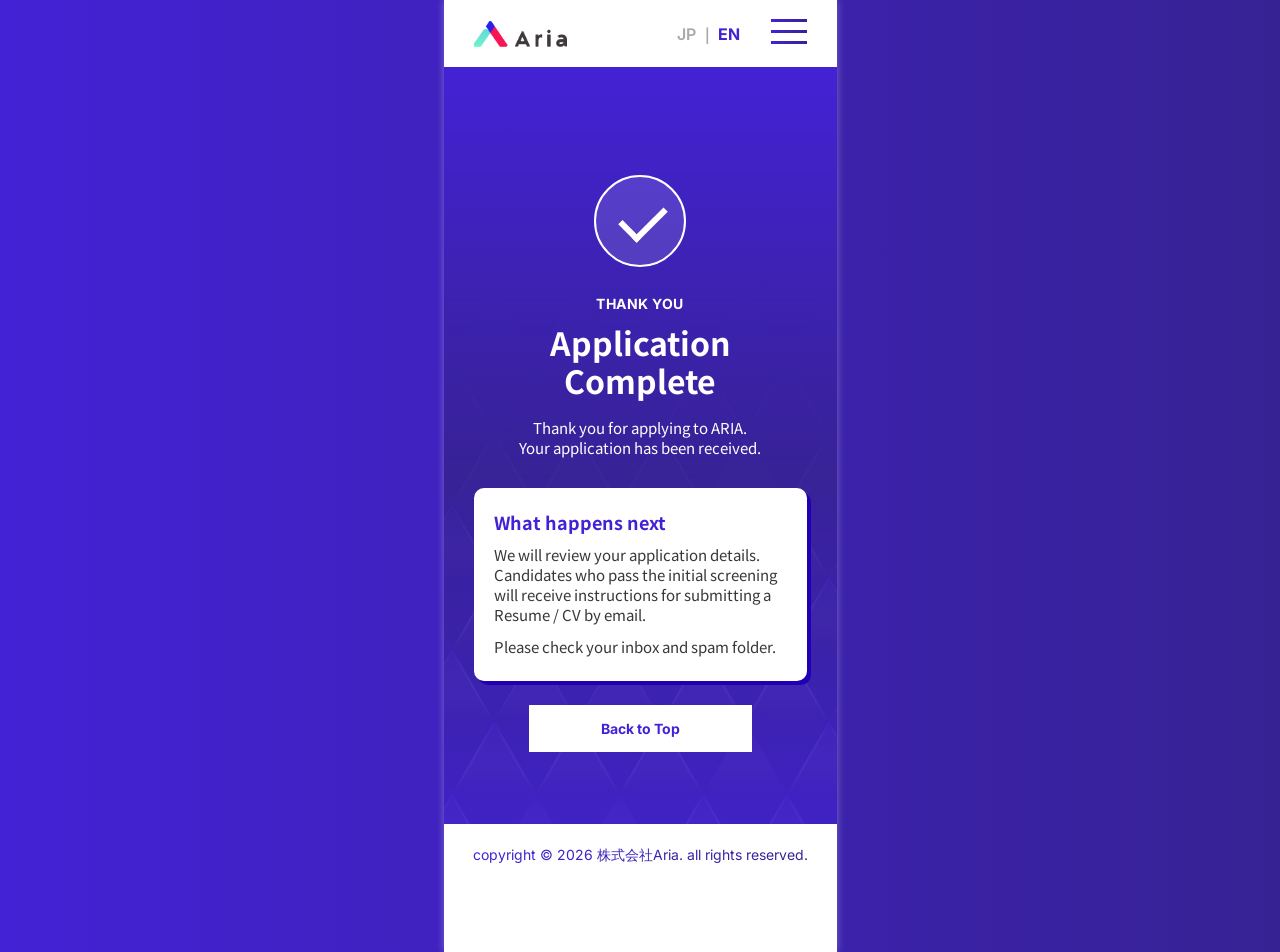
==== complete.html @ 37a63180 "Blend application backgrounds" ====
<!doctype html>
<html lang="en">
<head>
  <meta charset="utf-8">
  <meta name="viewport" content="width=device-width, initial-scale=1">
  <title>ARIA | Application Complete</title>
  <link rel="preconnect" href="https://fonts.googleapis.com">
  <link rel="preconnect" href="https://fonts.gstatic.com" crossorigin>
  <link href="https://fonts.googleapis.com/css2?family=Inter:wght@400;600;700;900&family=Noto+Sans+JP:wght@400;700;900&display=swap" rel="stylesheet">
  <link rel="stylesheet" href="application-flow.css?v=2">
</head>
<body>
  <main class="flow-page">
    <header class="header">
      <a href="index.html#top"><img class="logo" src="assets/logo.png" alt="ARIA"></a>
      <div class="language" role="group" aria-label="Language selection"><button type="button" data-lang="ja">JP</button><span>｜</span><button type="button" data-lang="en">EN</button></div>
      <button class="menu" type="button" aria-label="Open menu"><i></i><i></i><i></i></button>
    </header>
    <section class="flow-main complete-main">
      <div class="flow-content">
        <div class="complete-icon" aria-hidden="true"></div>
        <p class="flow-eyebrow" data-copy="eyebrow">THANK YOU</p>
        <h1 class="flow-title" data-copy="title">Application<br>Complete</h1>
        <p class="flow-lead" data-copy="lead">Thank you for applying to ARIA.<br>Your application has been received.</p>
        <div class="message-card"><h2 data-copy="nextTitle">What happens next</h2><p data-copy="nextText">We will review your application details. Candidates who pass the initial screening will receive instructions for submitting a Resume / CV by email.</p><p data-copy="mailNote">Please check your inbox and spam folder.</p></div>
        <div class="flow-actions complete-actions"><a class="flow-button flow-button-primary" href="index.html#top" data-copy="back">Back to Top</a></div>
      </div>
    </section>
    <footer class="site-footer"><p>copyright © 2026 株式会社Aria. all rights reserved.</p></footer>
  </main>
  <script src="complete.js?v=2"></script>
</body>
</html>
---- application-flow.css ----
:root{--purple:#4322d5;--purple-dark:#372294;--ink:#383838;--muted:#686868;--gradient:linear-gradient(118deg,var(--purple) 4.91%,var(--purple-dark) 95.09%)}
*{box-sizing:border-box}
html{scroll-behavior:smooth}
body{margin:0;background:linear-gradient(90deg,#4322d5 0%,#372294 100%);color:var(--ink);font-family:"Noto Sans JP",sans-serif;font-size:15px;line-height:1.2}
.flow-page{position:relative;width:393px;max-width:none;margin:0 auto;overflow:hidden;background:#fff;box-shadow:0 0 8px rgba(255,255,255,.32);zoom:calc(min(100vw,600px)/393px)}
.header{position:relative;z-index:3;height:67px;background:#fff}
.logo{position:absolute;left:30px;top:21px;width:93px;height:26px;object-fit:cover}
.language{position:absolute;left:233px;top:24px;display:flex;align-items:center;white-space:nowrap;font:600 16px/20px Inter,sans-serif}
.language button{margin:0;padding:0;border:0;background:none;color:#aaa;font:600 16px/20px Inter,sans-serif;cursor:pointer}.language button.is-active{color:var(--purple);font-weight:700}.language span{padding:0 3px;color:#aaa}
.menu{position:absolute;left:327px;top:19px;width:36px;height:25px;padding:0;border:0;background:none;display:flex;flex-direction:column;gap:8px}.menu i{display:block;flex:0 0 3px;width:36px;height:3px;background:var(--gradient)}
.flow-main{position:relative;min-height:825px;padding:67px 30px 72px;color:#fff;background:linear-gradient(180deg,#4322d5 0%,#372294 54%,#4322d5 100%);overflow:hidden}
.flow-main::before{content:"";position:absolute;left:0;top:0;width:393px;height:430px;background:url("assets/form-bg.png") center top/cover no-repeat;opacity:.35;-webkit-mask-image:linear-gradient(to bottom,#000 0%,#000 38%,rgba(0,0,0,.72) 58%,rgba(0,0,0,.24) 82%,transparent 100%);mask-image:linear-gradient(to bottom,#000 0%,#000 38%,rgba(0,0,0,.72) 58%,rgba(0,0,0,.24) 82%,transparent 100%)}
.flow-main::after{content:"";position:absolute;left:0;top:220px;width:393px;height:710px;background:url("assets/work-pattern.svg") top/393px auto repeat-y;opacity:.34;-webkit-mask-image:linear-gradient(to bottom,transparent 0%,rgba(0,0,0,.08) 12%,rgba(0,0,0,.42) 28%,#000 48%);mask-image:linear-gradient(to bottom,transparent 0%,rgba(0,0,0,.08) 12%,rgba(0,0,0,.42) 28%,#000 48%)}
.flow-content{position:relative;z-index:1}
.flow-eyebrow{margin:0 0 10px;font:700 14px/18px Inter,"Noto Sans JP",sans-serif;letter-spacing:.04em}
.flow-title{margin:0;font-size:35px;line-height:1.2;font-weight:700}.flow-lead{width:316px;margin:18px 0 28px;line-height:20px}
.summary-card,.message-card{position:relative;padding:24px 20px;border-radius:10px;background:#fff;color:var(--ink);box-shadow:4px 4px 0 #2100b4}
.summary-list{margin:0}.summary-row{padding:0 0 15px;margin:0 0 15px;border-bottom:1px solid rgba(67,34,213,.28)}.summary-row:last-child{padding-bottom:0;margin-bottom:0;border-bottom:0}.summary-row dt{margin:0 0 5px;color:var(--purple);font-weight:700}.summary-row dd{margin:0;line-height:20px;overflow-wrap:anywhere}
.flow-actions{display:flex;gap:5px;margin-top:24px}.flow-button{display:flex;align-items:center;justify-content:center;width:144px;height:47px;border:0;text-decoration:none;font:700 14px/18px Inter,"Noto Sans JP",sans-serif;cursor:pointer}.flow-button-secondary{border:1px solid #fff;background:transparent;color:#fff}.flow-button-primary{width:184px;background:#fff;color:var(--purple)}.flow-button-primary::after{content:"";width:12px;height:10px;margin-left:8px;background:url("assets/submit-arrow.svg") center/contain no-repeat;transform:rotate(90deg)}
.flow-note{margin:18px 0 0;text-align:center;font-size:12px;line-height:17px}
.site-footer{position:relative;width:393px;height:128px;background:#fff}.site-footer p{position:absolute;left:29px;top:22px;width:334px;margin:0;background:var(--gradient);background-clip:text;-webkit-background-clip:text;color:transparent;-webkit-text-fill-color:transparent;text-align:center;white-space:nowrap;font:400 14px/normal Inter,sans-serif}
.complete-main{min-height:730px;padding-top:108px;text-align:center}.complete-icon{position:relative;width:92px;height:92px;margin:0 auto 28px;border:2px solid #fff;border-radius:50%;background:rgba(255,255,255,.12)}.complete-icon::before{content:"";position:absolute;left:25px;top:28px;width:38px;height:20px;border-left:6px solid #fff;border-bottom:6px solid #fff;transform:rotate(-45deg)}
.complete-main .flow-title{font-size:32px}.complete-main .flow-lead{margin:18px auto 30px}.message-card{text-align:left}.message-card h2{margin:0 0 12px;color:var(--purple);font-size:18px}.message-card p{margin:0;line-height:20px}.message-card p+p{margin-top:12px}.complete-actions{justify-content:center}.complete-actions .flow-button{width:223px}.complete-actions .flow-button::after{display:none}
@media(max-width:392px){.flow-page{width:393px}}
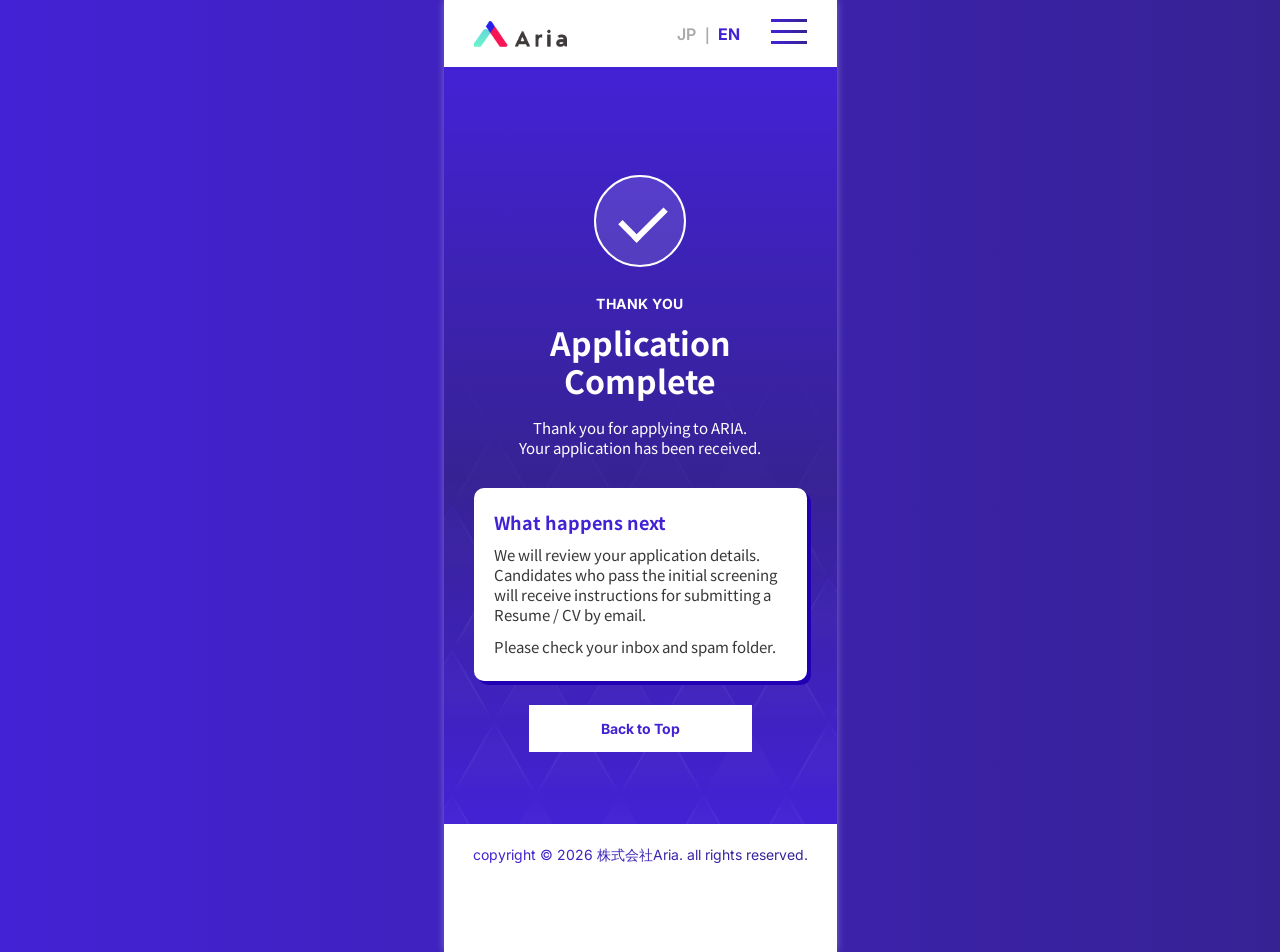
==== commit 2d74a8fd: "Add ARIA favicon" ====
--- a/complete.html
+++ b/complete.html
@@ -4,6 +4,7 @@
   <meta charset="utf-8">
   <meta name="viewport" content="width=device-width, initial-scale=1">
   <title>ARIA | Application Complete</title>
+  <link rel="icon" type="image/png" href="assets/favicon.png">
   <link rel="preconnect" href="https://fonts.googleapis.com">
   <link rel="preconnect" href="https://fonts.gstatic.com" crossorigin>
   <link href="https://fonts.googleapis.com/css2?family=Inter:wght@400;600;700;900&family=Noto+Sans+JP:wght@400;700;900&display=swap" rel="stylesheet">
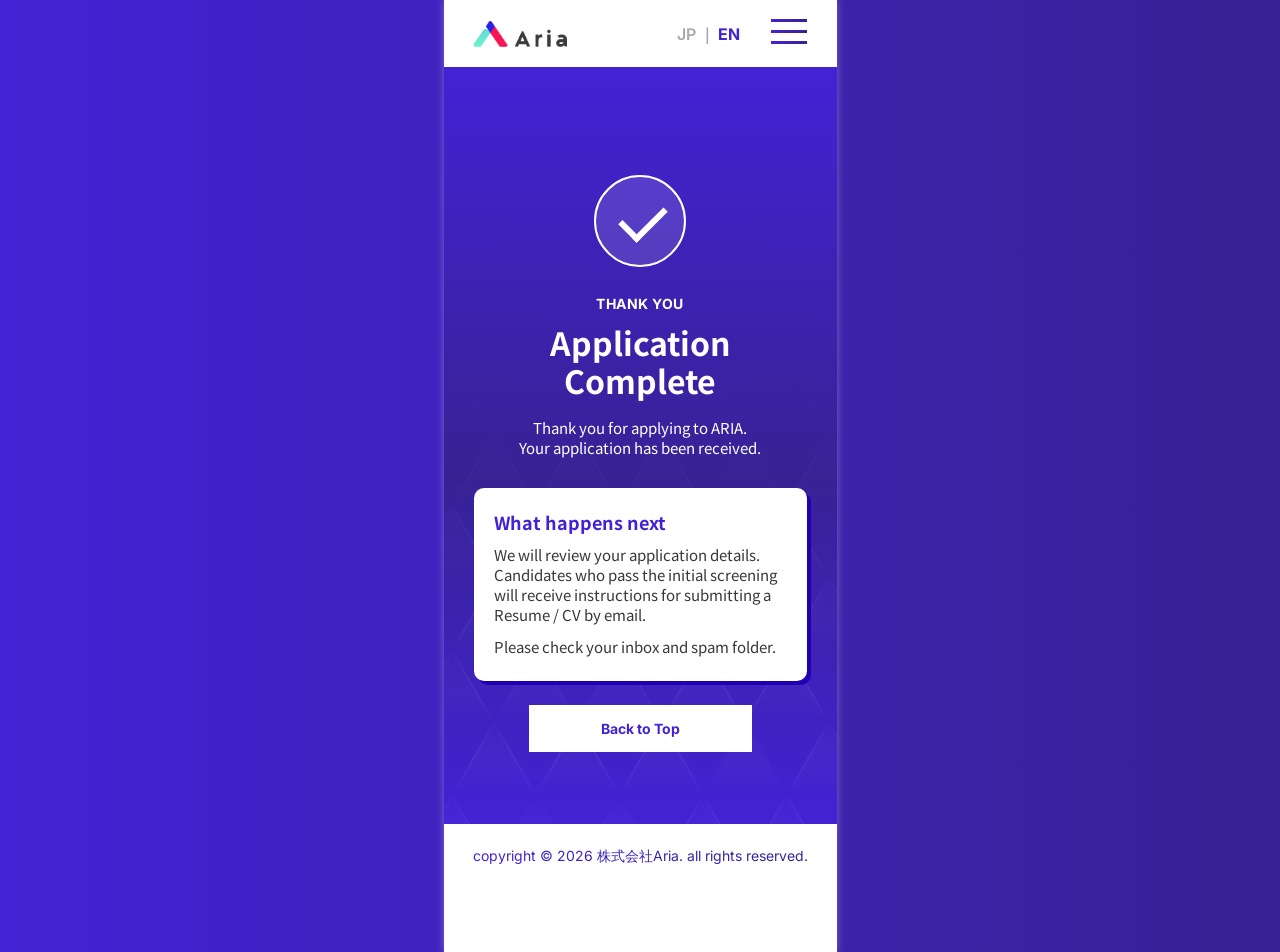
==== commit 7e6a73e6: "Fix clipped footer text" ====
--- a/complete.html
+++ b/complete.html
@@ -8,7 +8,7 @@
   <link rel="preconnect" href="https://fonts.googleapis.com">
   <link rel="preconnect" href="https://fonts.gstatic.com" crossorigin>
   <link href="https://fonts.googleapis.com/css2?family=Inter:wght@400;600;700;900&family=Noto+Sans+JP:wght@400;700;900&display=swap" rel="stylesheet">
-  <link rel="stylesheet" href="application-flow.css?v=2">
+  <link rel="stylesheet" href="application-flow.css?v=3">
 </head>
 <body>
   <main class="flow-page">
--- a/application-flow.css
+++ b/application-flow.css
@@ -18,7 +18,7 @@
 .summary-list{margin:0}.summary-row{padding:0 0 15px;margin:0 0 15px;border-bottom:1px solid rgba(67,34,213,.28)}.summary-row:last-child{padding-bottom:0;margin-bottom:0;border-bottom:0}.summary-row dt{margin:0 0 5px;color:var(--purple);font-weight:700}.summary-row dd{margin:0;line-height:20px;overflow-wrap:anywhere}
 .flow-actions{display:flex;gap:5px;margin-top:24px}.flow-button{display:flex;align-items:center;justify-content:center;width:144px;height:47px;border:0;text-decoration:none;font:700 14px/18px Inter,"Noto Sans JP",sans-serif;cursor:pointer}.flow-button-secondary{border:1px solid #fff;background:transparent;color:#fff}.flow-button-primary{width:184px;background:#fff;color:var(--purple)}.flow-button-primary::after{content:"";width:12px;height:10px;margin-left:8px;background:url("assets/submit-arrow.svg") center/contain no-repeat;transform:rotate(90deg)}
 .flow-note{margin:18px 0 0;text-align:center;font-size:12px;line-height:17px}
-.site-footer{position:relative;width:393px;height:128px;background:#fff}.site-footer p{position:absolute;left:29px;top:22px;width:334px;margin:0;background:var(--gradient);background-clip:text;-webkit-background-clip:text;color:transparent;-webkit-text-fill-color:transparent;text-align:center;white-space:nowrap;font:400 14px/normal Inter,sans-serif}
+.site-footer{position:relative;width:393px;height:128px;background:#fff}.site-footer p{position:absolute;left:29px;top:22px;width:334px;height:22px;margin:0;background:var(--gradient);background-clip:text;-webkit-background-clip:text;color:transparent;-webkit-text-fill-color:transparent;text-align:center;white-space:nowrap;font:400 14px/20px Inter,sans-serif}
 .complete-main{min-height:730px;padding-top:108px;text-align:center}.complete-icon{position:relative;width:92px;height:92px;margin:0 auto 28px;border:2px solid #fff;border-radius:50%;background:rgba(255,255,255,.12)}.complete-icon::before{content:"";position:absolute;left:25px;top:28px;width:38px;height:20px;border-left:6px solid #fff;border-bottom:6px solid #fff;transform:rotate(-45deg)}
 .complete-main .flow-title{font-size:32px}.complete-main .flow-lead{margin:18px auto 30px}.message-card{text-align:left}.message-card h2{margin:0 0 12px;color:var(--purple);font-size:18px}.message-card p{margin:0;line-height:20px}.message-card p+p{margin-top:12px}.complete-actions{justify-content:center}.complete-actions .flow-button{width:223px}.complete-actions .flow-button::after{display:none}
 @media(max-width:392px){.flow-page{width:393px}}
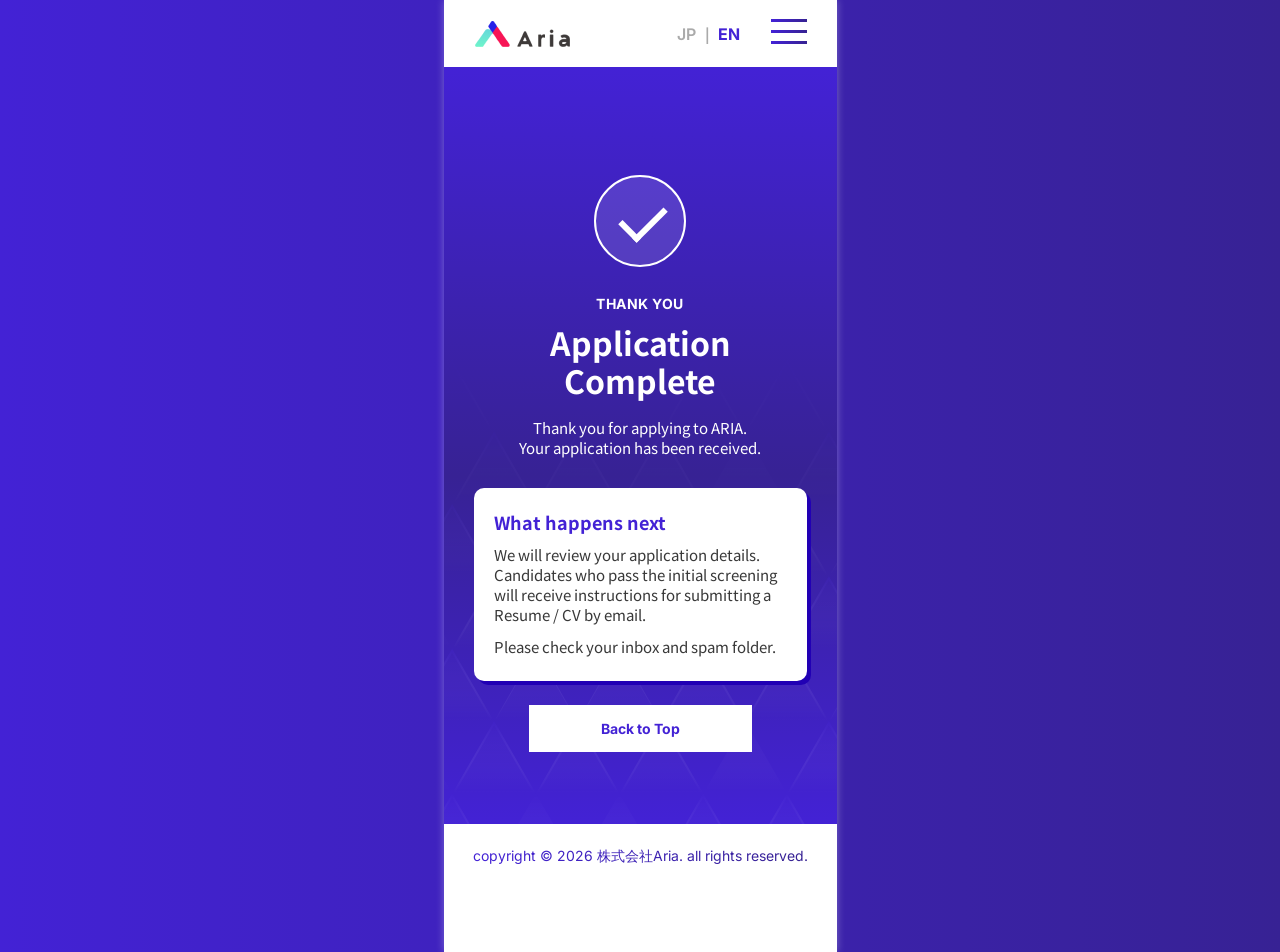
==== commit bbccda5b: "Replace clipped header logo" ====
--- a/complete.html
+++ b/complete.html
@@ -8,7 +8,7 @@
   <link rel="preconnect" href="https://fonts.googleapis.com">
   <link rel="preconnect" href="https://fonts.gstatic.com" crossorigin>
   <link href="https://fonts.googleapis.com/css2?family=Inter:wght@400;600;700;900&family=Noto+Sans+JP:wght@400;700;900&display=swap" rel="stylesheet">
-  <link rel="stylesheet" href="application-flow.css?v=3">
+  <link rel="stylesheet" href="application-flow.css?v=5">
 </head>
 <body>
   <main class="flow-page">
--- a/application-flow.css
+++ b/application-flow.css
@@ -4,7 +4,7 @@
 body{margin:0;background:linear-gradient(90deg,#4322d5 0%,#372294 100%);color:var(--ink);font-family:"Noto Sans JP",sans-serif;font-size:15px;line-height:1.2}
 .flow-page{position:relative;width:393px;max-width:none;margin:0 auto;overflow:hidden;background:#fff;box-shadow:0 0 8px rgba(255,255,255,.32);zoom:calc(min(100vw,600px)/393px)}
 .header{position:relative;z-index:3;height:67px;background:#fff}
-.logo{position:absolute;left:30px;top:21px;width:93px;height:26px;object-fit:cover}
+.logo{position:absolute;left:30px;top:21px;width:100px;height:26px;object-fit:contain}
 .language{position:absolute;left:233px;top:24px;display:flex;align-items:center;white-space:nowrap;font:600 16px/20px Inter,sans-serif}
 .language button{margin:0;padding:0;border:0;background:none;color:#aaa;font:600 16px/20px Inter,sans-serif;cursor:pointer}.language button.is-active{color:var(--purple);font-weight:700}.language span{padding:0 3px;color:#aaa}
 .menu{position:absolute;left:327px;top:19px;width:36px;height:25px;padding:0;border:0;background:none;display:flex;flex-direction:column;gap:8px}.menu i{display:block;flex:0 0 3px;width:36px;height:3px;background:var(--gradient)}
@@ -20,5 +20,5 @@
 .flow-note{margin:18px 0 0;text-align:center;font-size:12px;line-height:17px}
 .site-footer{position:relative;width:393px;height:128px;background:#fff}.site-footer p{position:absolute;left:29px;top:22px;width:334px;height:22px;margin:0;background:var(--gradient);background-clip:text;-webkit-background-clip:text;color:transparent;-webkit-text-fill-color:transparent;text-align:center;white-space:nowrap;font:400 14px/20px Inter,sans-serif}
 .complete-main{min-height:730px;padding-top:108px;text-align:center}.complete-icon{position:relative;width:92px;height:92px;margin:0 auto 28px;border:2px solid #fff;border-radius:50%;background:rgba(255,255,255,.12)}.complete-icon::before{content:"";position:absolute;left:25px;top:28px;width:38px;height:20px;border-left:6px solid #fff;border-bottom:6px solid #fff;transform:rotate(-45deg)}
-.complete-main .flow-title{font-size:32px}.complete-main .flow-lead{margin:18px auto 30px}.message-card{text-align:left}.message-card h2{margin:0 0 12px;color:var(--purple);font-size:18px}.message-card p{margin:0;line-height:20px}.message-card p+p{margin-top:12px}.complete-actions{justify-content:center}.complete-actions .flow-button{width:223px}.complete-actions .flow-button::after{display:none}
+.complete-main .flow-title{font-size:32px}.complete-main .flow-lead{margin:18px auto 30px}.lang-ja .complete-main .flow-lead{width:333px;font-size:14px;white-space:nowrap}.message-card{text-align:left}.message-card h2{margin:0 0 12px;color:var(--purple);font-size:18px}.message-card p{margin:0;line-height:20px}.message-card p+p{margin-top:12px}.complete-actions{justify-content:center}.complete-actions .flow-button{width:223px}.complete-actions .flow-button::after{display:none}
 @media(max-width:392px){.flow-page{width:393px}}
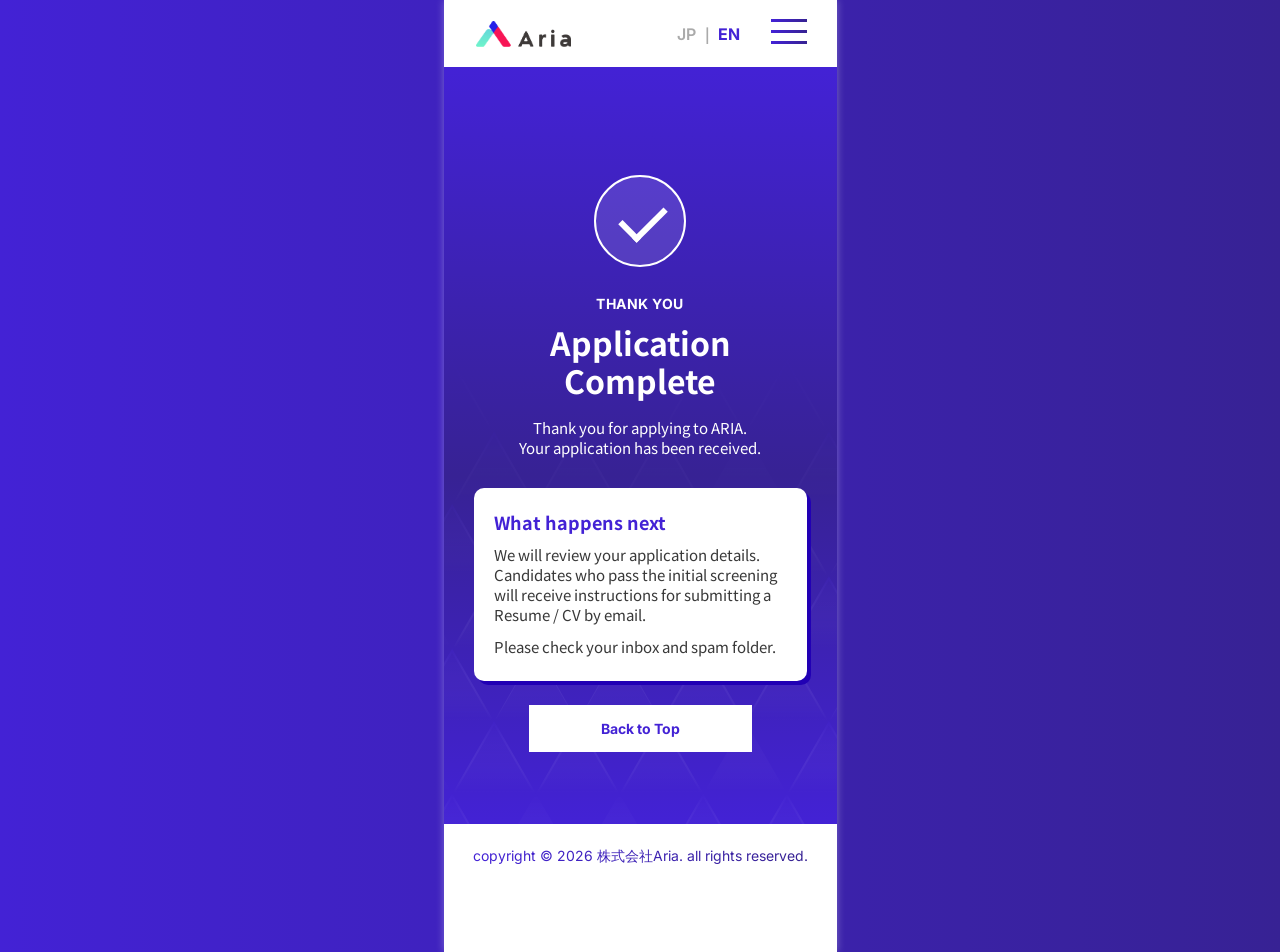
==== commit 0836a01d: "Upgrade logo and make header sticky" ====
--- a/complete.html
+++ b/complete.html
@@ -13,7 +13,7 @@
 <body>
   <main class="flow-page">
     <header class="header">
-      <a href="index.html#top"><img class="logo" src="assets/logo.png" alt="ARIA"></a>
+      <a href="index.html#top"><img class="logo" src="assets/logo-hq.png" alt="ARIA"></a>
       <div class="language" role="group" aria-label="Language selection"><button type="button" data-lang="ja">JP</button><span>｜</span><button type="button" data-lang="en">EN</button></div>
       <button class="menu" type="button" aria-label="Open menu"><i></i><i></i><i></i></button>
     </header>
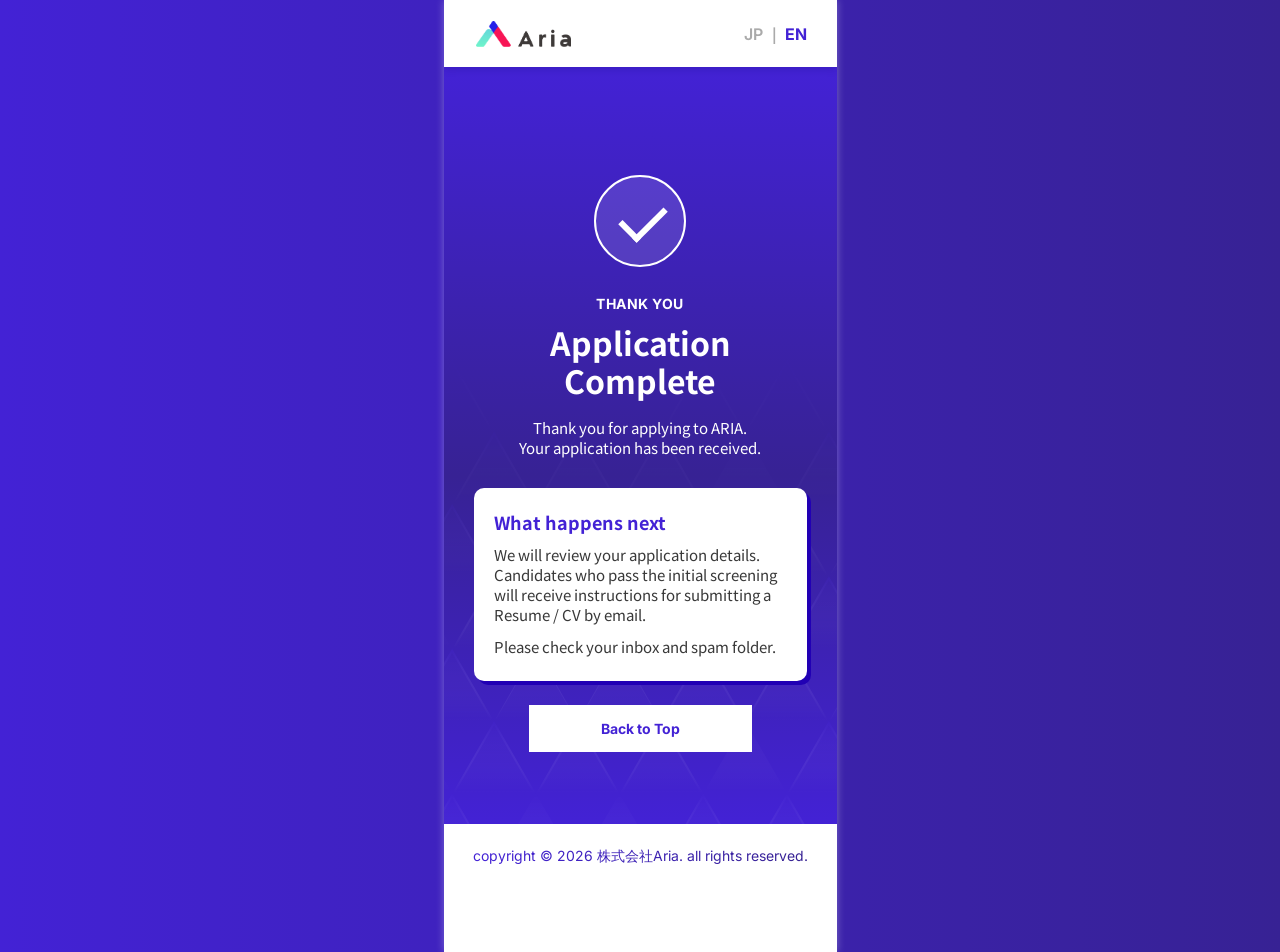
==== commit 025d70ca: "Refine headers and extend navigation" ====
--- a/complete.html
+++ b/complete.html
@@ -8,14 +8,13 @@
   <link rel="preconnect" href="https://fonts.googleapis.com">
   <link rel="preconnect" href="https://fonts.gstatic.com" crossorigin>
   <link href="https://fonts.googleapis.com/css2?family=Inter:wght@400;600;700;900&family=Noto+Sans+JP:wght@400;700;900&display=swap" rel="stylesheet">
-  <link rel="stylesheet" href="application-flow.css?v=5">
+  <link rel="stylesheet" href="application-flow.css?v=6">
 </head>
 <body>
   <main class="flow-page">
     <header class="header">
       <a href="index.html#top"><img class="logo" src="assets/logo-hq.png" alt="ARIA"></a>
       <div class="language" role="group" aria-label="Language selection"><button type="button" data-lang="ja">JP</button><span>｜</span><button type="button" data-lang="en">EN</button></div>
-      <button class="menu" type="button" aria-label="Open menu"><i></i><i></i><i></i></button>
     </header>
     <section class="flow-main complete-main">
       <div class="flow-content">
--- a/application-flow.css
+++ b/application-flow.css
@@ -3,9 +3,9 @@
 html{scroll-behavior:smooth}
 body{margin:0;background:linear-gradient(90deg,#4322d5 0%,#372294 100%);color:var(--ink);font-family:"Noto Sans JP",sans-serif;font-size:15px;line-height:1.2}
 .flow-page{position:relative;width:393px;max-width:none;margin:0 auto;overflow:hidden;background:#fff;box-shadow:0 0 8px rgba(255,255,255,.32);zoom:calc(min(100vw,600px)/393px)}
-.header{position:relative;z-index:3;height:67px;background:#fff}
+.header{position:relative;z-index:3;height:67px;background:#fff;box-shadow:0 3px 7px rgba(17,0,94,.16)}
 .logo{position:absolute;left:30px;top:21px;width:100px;height:26px;object-fit:contain}
-.language{position:absolute;left:233px;top:24px;display:flex;align-items:center;white-space:nowrap;font:600 16px/20px Inter,sans-serif}
+.language{position:absolute;right:30px;top:24px;display:flex;align-items:center;white-space:nowrap;font:600 16px/20px Inter,sans-serif}
 .language button{margin:0;padding:0;border:0;background:none;color:#aaa;font:600 16px/20px Inter,sans-serif;cursor:pointer}.language button.is-active{color:var(--purple);font-weight:700}.language span{padding:0 3px;color:#aaa}
 .menu{position:absolute;left:327px;top:19px;width:36px;height:25px;padding:0;border:0;background:none;display:flex;flex-direction:column;gap:8px}.menu i{display:block;flex:0 0 3px;width:36px;height:3px;background:var(--gradient)}
 .flow-main{position:relative;min-height:825px;padding:67px 30px 72px;color:#fff;background:linear-gradient(180deg,#4322d5 0%,#372294 54%,#4322d5 100%);overflow:hidden}
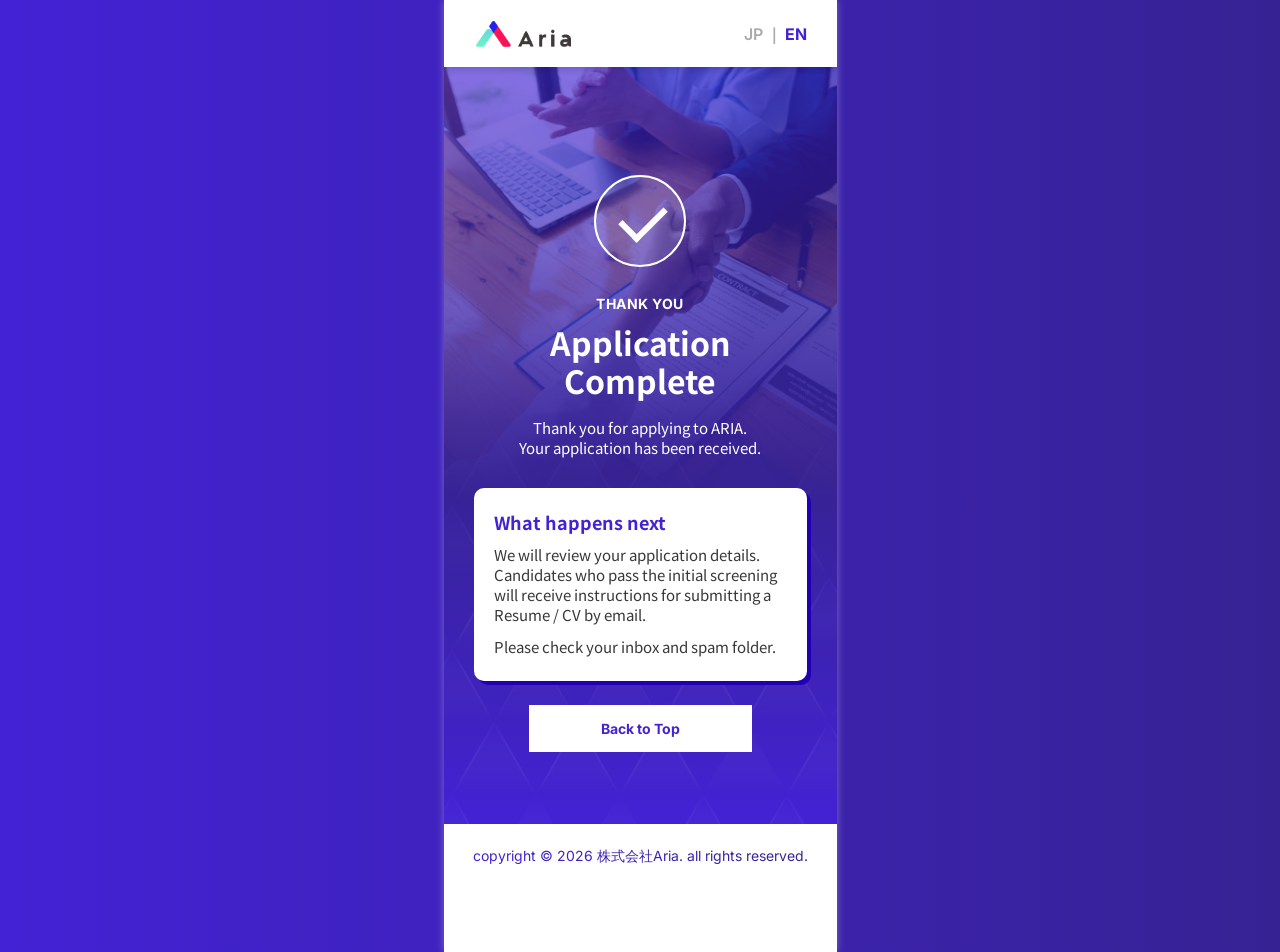
==== commit d61bf22d: "Optimize site assets and remove dead code" ====
--- a/complete.html
+++ b/complete.html
@@ -8,7 +8,7 @@
   <link rel="preconnect" href="https://fonts.googleapis.com">
   <link rel="preconnect" href="https://fonts.gstatic.com" crossorigin>
   <link href="https://fonts.googleapis.com/css2?family=Inter:wght@400;600;700;900&family=Noto+Sans+JP:wght@400;700;900&display=swap" rel="stylesheet">
-  <link rel="stylesheet" href="application-flow.css?v=6">
+  <link rel="stylesheet" href="application-flow.css?v=7">
 </head>
 <body>
   <main class="flow-page">
--- a/application-flow.css
+++ b/application-flow.css
@@ -9,7 +9,7 @@
 .language button{margin:0;padding:0;border:0;background:none;color:#aaa;font:600 16px/20px Inter,sans-serif;cursor:pointer}.language button.is-active{color:var(--purple);font-weight:700}.language span{padding:0 3px;color:#aaa}
 .menu{position:absolute;left:327px;top:19px;width:36px;height:25px;padding:0;border:0;background:none;display:flex;flex-direction:column;gap:8px}.menu i{display:block;flex:0 0 3px;width:36px;height:3px;background:var(--gradient)}
 .flow-main{position:relative;min-height:825px;padding:67px 30px 72px;color:#fff;background:linear-gradient(180deg,#4322d5 0%,#372294 54%,#4322d5 100%);overflow:hidden}
-.flow-main::before{content:"";position:absolute;left:0;top:0;width:393px;height:430px;background:url("assets/form-bg.png") center top/cover no-repeat;opacity:.35;-webkit-mask-image:linear-gradient(to bottom,#000 0%,#000 38%,rgba(0,0,0,.72) 58%,rgba(0,0,0,.24) 82%,transparent 100%);mask-image:linear-gradient(to bottom,#000 0%,#000 38%,rgba(0,0,0,.72) 58%,rgba(0,0,0,.24) 82%,transparent 100%)}
+.flow-main::before{content:"";position:absolute;left:0;top:0;width:393px;height:430px;background:url("assets/form-bg.webp") center top/cover no-repeat;opacity:.35;-webkit-mask-image:linear-gradient(to bottom,#000 0%,#000 38%,rgba(0,0,0,.72) 58%,rgba(0,0,0,.24) 82%,transparent 100%);mask-image:linear-gradient(to bottom,#000 0%,#000 38%,rgba(0,0,0,.72) 58%,rgba(0,0,0,.24) 82%,transparent 100%)}
 .flow-main::after{content:"";position:absolute;left:0;top:220px;width:393px;height:710px;background:url("assets/work-pattern.svg") top/393px auto repeat-y;opacity:.34;-webkit-mask-image:linear-gradient(to bottom,transparent 0%,rgba(0,0,0,.08) 12%,rgba(0,0,0,.42) 28%,#000 48%);mask-image:linear-gradient(to bottom,transparent 0%,rgba(0,0,0,.08) 12%,rgba(0,0,0,.42) 28%,#000 48%)}
 .flow-content{position:relative;z-index:1}
 .flow-eyebrow{margin:0 0 10px;font:700 14px/18px Inter,"Noto Sans JP",sans-serif;letter-spacing:.04em}
